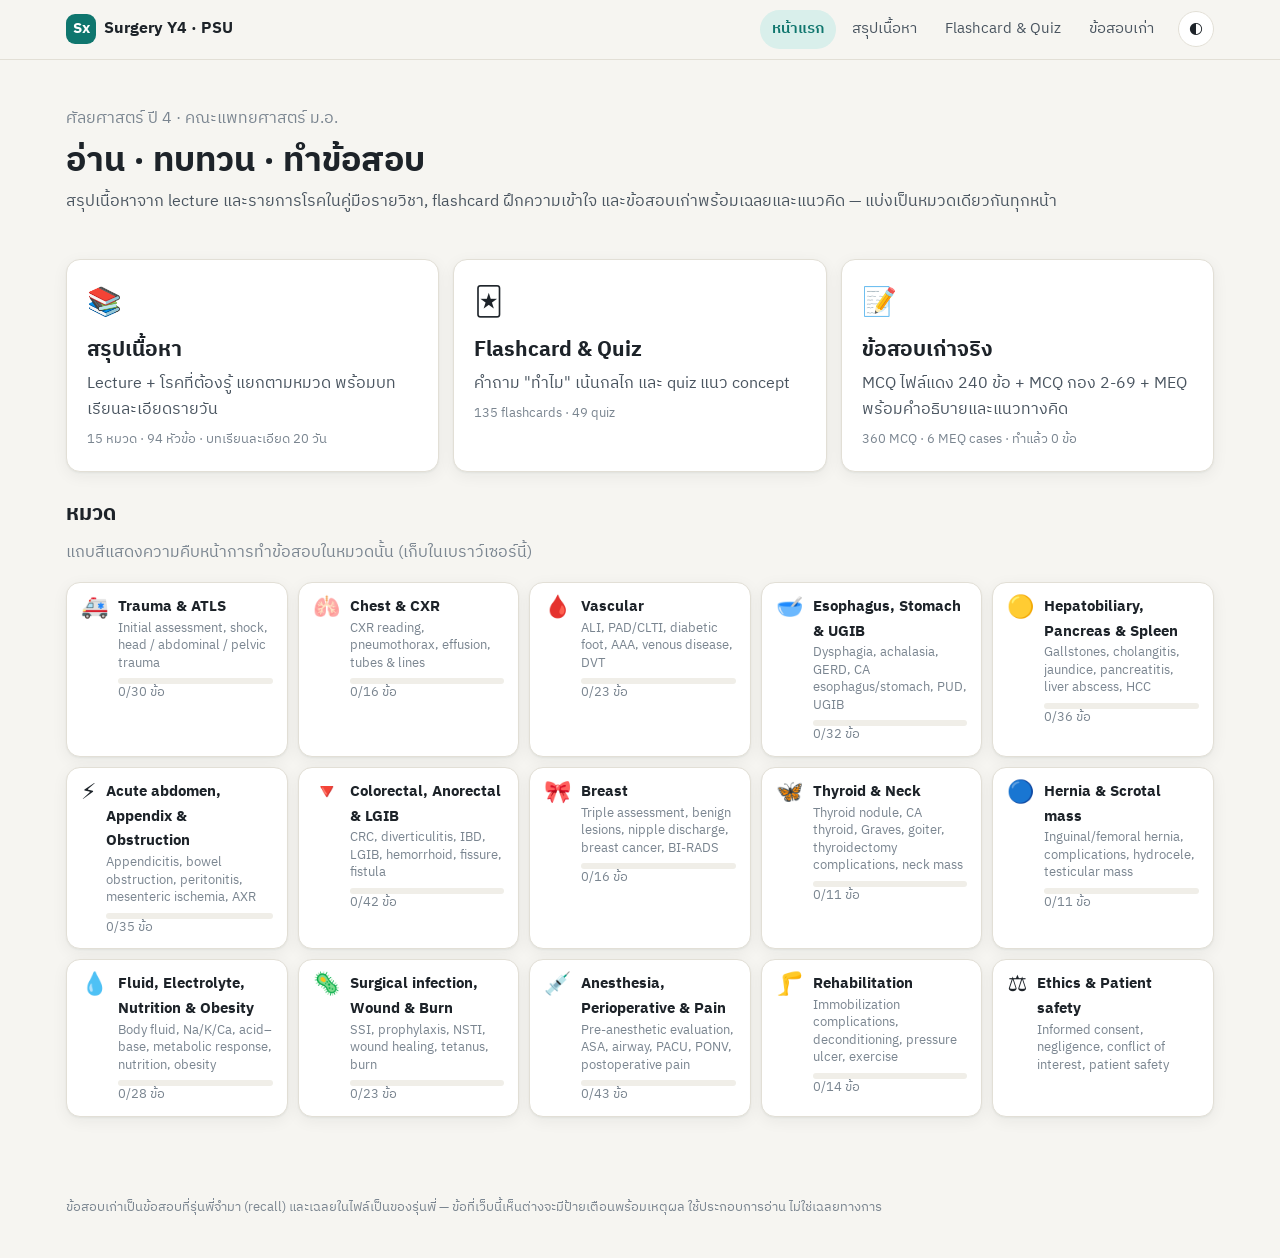
==== index.html @ a9b7d1b7 "Add files via upload" ====
<!doctype html>
<html lang="th">
<head>
<meta charset="utf-8">
<meta name="viewport" content="width=device-width,initial-scale=1">
<title>Surgery Y4</title>
<meta name="description" content="สรุปเนื้อหา flashcard และข้อสอบเก่าศัลยศาสตร์ ปี 4 มอ.">
<link rel="preconnect" href="https://fonts.googleapis.com"><link rel="preconnect" href="https://fonts.gstatic.com" crossorigin>
<link href="https://fonts.googleapis.com/css2?family=IBM+Plex+Sans+Thai:wght@400;500;600;700&display=swap" rel="stylesheet">
<link rel="stylesheet" href="assets/style.css">
</head>
<body>
<main class="wrap">
  <section class="hero">
    <p class="muted" style="margin:0">ศัลยศาสตร์ ปี 4 · คณะแพทยศาสตร์ ม.อ.</p>
    <h1>อ่าน · ทบทวน · ทำข้อสอบ</h1>
    <p class="lead">สรุปเนื้อหาจาก lecture และรายการโรคในคู่มือรายวิชา, flashcard ฝึกความเข้าใจ และข้อสอบเก่าพร้อมเฉลยและแนวคิด — แบ่งเป็นหมวดเดียวกันทุกหน้า</p>
  </section>

  <div class="grid3">
    <a class="card feature" href="summary.html"><span class="ic">📚</span><h2>สรุปเนื้อหา</h2><p>Lecture + โรคที่ต้องรู้ แยกตามหมวด พร้อมบทเรียนละเอียดรายวัน</p><span class="stat" id="st-sum"></span></a>
    <a class="card feature" href="flashcards.html"><span class="ic">🃏</span><h2>Flashcard &amp; Quiz</h2><p>คำถาม "ทำไม" เน้นกลไก และ quiz แนว concept</p><span class="stat" id="st-fc"></span></a>
    <a class="card feature" href="exam.html"><span class="ic">📝</span><h2>ข้อสอบเก่าจริง</h2><p>MCQ ไฟล์แดง 240 ข้อ + MCQ กอง 2-69 + MEQ พร้อมคำอธิบายและแนวทางคิด</p><span class="stat" id="st-ex"></span></a>
  </div>

  <h2 style="margin-top:28px">หมวด</h2>
  <p class="muted" style="margin-top:-6px">แถบสีแสดงความคืบหน้าการทำข้อสอบในหมวดนั้น (เก็บในเบราว์เซอร์นี้)</p>
  <div class="catgrid" id="cats"></div>
</main>
<footer>ข้อสอบเก่าเป็นข้อสอบที่รุ่นพี่จำมา (recall) และเฉลยในไฟล์เป็นของรุ่นพี่ — ข้อที่เว็บนี้เห็นต่างจะมีป้ายเตือนพร้อมเหตุผล ใช้ประกอบการอ่าน ไม่ใช่เฉลยทางการ</footer>
<script src="assets/common.js"></script>
<script src="data/cats.js"></script>
<script src="data/summary.js"></script>
<script src="data/flash.js"></script>
<script src="data/quiz.js"></script>
<script src="data/exam.js"></script>
<script src="data/meq.js"></script>
<script>
SY4.header('home');
const done = SY4.store.get('exam', {});
const topics = Object.values(SUMMARY).reduce((a, t) => a + t.length, 0);
document.getElementById('st-sum').textContent = `${CATS.length} หมวด · ${topics} หัวข้อ · บทเรียนละเอียด 20 วัน`;
document.getElementById('st-fc').textContent = `${FLASH.length} flashcards · ${QUIZ.length} quiz`;
document.getElementById('st-ex').textContent = `${EXAM.length} MCQ · ${MEQ.length} MEQ cases · ทำแล้ว ${Object.keys(done).length} ข้อ`;
document.getElementById('cats').innerHTML = CATS.map(c => {
  const qs = EXAM.filter(q => q.cat === c.id); const d = qs.filter(q => done[q.id]).length;
  const pct = qs.length ? Math.round(d / qs.length * 100) : 0;
  return `<a class="card catcard" href="summary.html?cat=${c.id}"><span class="ic">${c.icon}</span><span style="flex:1;min-width:0"><b>${SY4.esc(c.name)}</b><small>${SY4.esc(c.desc)}</small>` +
    (qs.length ? `<div class="bar"><i style="width:${pct}%"></i></div><small>${d}/${qs.length} ข้อ</small>` : '') + `</span></a>`;
}).join('');
</script>
</body>
</html>
---- assets/style.css ----
:root{
  --bg:#f6f5f1; --surface:#ffffff; --surface-2:#f0eee8; --ink:#1d2329; --ink-2:#4a5560; --ink-3:#7a8590;
  --line:#e2dfd6; --accent:#0f766e; --accent-ink:#ffffff; --accent-soft:#d9efeb; --warn:#b45309; --warn-soft:#fdf0dc;
  --ok:#15803d; --ok-soft:#dcf2e3; --bad:#b91c1c; --bad-soft:#fbe3e3; --info-soft:#e6eef8; --info:#1e4f8a;
  --radius:14px; --shadow:0 1px 2px rgba(20,30,40,.05),0 4px 16px rgba(20,30,40,.06);
  --font:"IBM Plex Sans Thai","Noto Sans Thai",system-ui,-apple-system,"Segoe UI",sans-serif;
}
@media (prefers-color-scheme:dark){
  :root:not([data-theme="light"]){
    --bg:#121619; --surface:#1a2025; --surface-2:#222a30; --ink:#e7ecef; --ink-2:#b4bfc7; --ink-3:#86939d;
    --line:#2d363d; --accent:#2dd4bf; --accent-ink:#06201d; --accent-soft:#16332f; --warn:#f59e0b; --warn-soft:#3a2a12;
    --ok:#4ade80; --ok-soft:#163222; --bad:#f87171; --bad-soft:#3a1c1c; --info-soft:#1b2a3c; --info:#93c5fd;
    --shadow:0 1px 2px rgba(0,0,0,.3),0 4px 16px rgba(0,0,0,.25);
  }
}
:root[data-theme="dark"]{
  --bg:#121619; --surface:#1a2025; --surface-2:#222a30; --ink:#e7ecef; --ink-2:#b4bfc7; --ink-3:#86939d;
  --line:#2d363d; --accent:#2dd4bf; --accent-ink:#06201d; --accent-soft:#16332f; --warn:#f59e0b; --warn-soft:#3a2a12;
  --ok:#4ade80; --ok-soft:#163222; --bad:#f87171; --bad-soft:#3a1c1c; --info-soft:#1b2a3c; --info:#93c5fd;
  --shadow:0 1px 2px rgba(0,0,0,.3),0 4px 16px rgba(0,0,0,.25);
}
*{box-sizing:border-box}
html{-webkit-text-size-adjust:100%}
body{margin:0;background:var(--bg);color:var(--ink);font-family:var(--font);font-size:16px;line-height:1.65}
a{color:var(--accent)}
button{font:inherit;color:inherit}
img{max-width:100%}

/* top bar */
.topbar{position:sticky;top:0;z-index:20;background:color-mix(in srgb,var(--bg) 88%,transparent);backdrop-filter:blur(10px);border-bottom:1px solid var(--line)}
.topbar-in{max-width:1180px;margin:0 auto;display:flex;align-items:center;gap:12px;padding:10px 16px}
.brand{display:flex;align-items:center;gap:8px;font-weight:700;text-decoration:none;color:var(--ink);white-space:nowrap}
.brand .logo{width:30px;height:30px;border-radius:9px;background:var(--accent);color:var(--accent-ink);display:grid;place-items:center;font-size:15px}
.nav{display:flex;gap:4px;margin-left:auto;overflow-x:auto;scrollbar-width:none}
.nav::-webkit-scrollbar{display:none}
.nav a{padding:7px 12px;border-radius:999px;text-decoration:none;color:var(--ink-2);font-size:15px;white-space:nowrap}
.nav a:hover{background:var(--surface-2)}
.nav a.on{background:var(--accent-soft);color:var(--accent);font-weight:600}
.theme-btn{border:1px solid var(--line);background:var(--surface);border-radius:999px;width:36px;height:36px;cursor:pointer;flex:none}

.wrap{max-width:1180px;margin:0 auto;padding:20px 16px 60px}
h1{font-size:clamp(24px,4vw,34px);line-height:1.25;margin:8px 0 6px}
h2{font-size:21px;line-height:1.35}
h3{font-size:18px}
.lead{color:var(--ink-2);margin:0 0 18px}
.muted{color:var(--ink-3)}
.card{background:var(--surface);border:1px solid var(--line);border-radius:var(--radius);box-shadow:var(--shadow)}
.pill{display:inline-flex;align-items:center;gap:6px;padding:5px 12px;border-radius:999px;border:1px solid var(--line);background:var(--surface);cursor:pointer;font-size:14px;color:var(--ink-2);white-space:nowrap}
.pill.on{background:var(--accent);border-color:var(--accent);color:var(--accent-ink);font-weight:600}
.pill .n{font-size:12px;opacity:.75}
.chips{display:flex;flex-wrap:wrap;gap:6px}
.btn{display:inline-flex;align-items:center;justify-content:center;gap:6px;padding:9px 16px;border-radius:10px;border:1px solid var(--line);background:var(--surface);cursor:pointer;font-weight:600;text-decoration:none;color:var(--ink)}
.btn:hover{background:var(--surface-2)}
.btn.primary{background:var(--accent);border-color:var(--accent);color:var(--accent-ink)}
.btn.primary:hover{filter:brightness(1.05)}
.btn:disabled{opacity:.45;cursor:default}
select,input[type=search]{font:inherit;padding:8px 12px;border-radius:10px;border:1px solid var(--line);background:var(--surface);color:var(--ink);max-width:100%}
.tbl{overflow-x:auto;margin:10px 0}
table{border-collapse:collapse;width:100%;font-size:14.5px}
th,td{border:1px solid var(--line);padding:7px 9px;text-align:left;vertical-align:top}
th{background:var(--surface-2)}
.note{background:var(--info-soft);color:var(--info);padding:8px 12px;border-radius:10px;font-size:14px}
.hidden{display:none!important}

/* home */
.hero{padding:26px 0 8px}
.grid3{display:grid;grid-template-columns:repeat(auto-fit,minmax(260px,1fr));gap:14px;margin:18px 0}
.feature{padding:20px;text-decoration:none;color:var(--ink);display:flex;flex-direction:column;gap:6px;transition:transform .15s}
.feature:hover{transform:translateY(-2px)}
.feature .ic{font-size:28px}
.feature h2{margin:4px 0 0}
.feature p{margin:0;color:var(--ink-2)}
.stat{font-size:13px;color:var(--ink-3)}
.catgrid{display:grid;grid-template-columns:repeat(auto-fill,minmax(210px,1fr));gap:10px}
.catcard{padding:12px 14px;display:flex;gap:10px;align-items:flex-start;text-decoration:none;color:var(--ink)}
.catcard .ic{font-size:22px;line-height:1.2}
.catcard b{display:block;font-size:15px}
.catcard small{color:var(--ink-3);font-size:12.5px;line-height:1.4;display:block}
.bar{height:6px;border-radius:99px;background:var(--surface-2);overflow:hidden;margin-top:6px}
.bar i{display:block;height:100%;background:var(--accent)}

/* summary layout */
.layout{display:grid;grid-template-columns:250px 1fr;gap:20px;align-items:start}
.side{position:sticky;top:70px;max-height:calc(100vh - 90px);overflow:auto;padding:8px}
.side a{display:flex;gap:8px;align-items:center;padding:7px 10px;border-radius:9px;text-decoration:none;color:var(--ink-2);font-size:14.5px}
.side a:hover{background:var(--surface-2)}
.side a.on{background:var(--accent-soft);color:var(--accent);font-weight:600}
.catsel{display:none}
.sec{padding:18px 20px;margin-bottom:12px}
.sec-head{display:flex;flex-wrap:wrap;gap:8px;align-items:center;justify-content:space-between}
details.topic{border-top:1px solid var(--line)}
details.topic:first-of-type{border-top:0}
details.topic>summary{cursor:pointer;padding:12px 2px;font-weight:600;list-style:none;display:flex;gap:8px;align-items:center}
details.topic>summary::-webkit-details-marker{display:none}
details.topic>summary::before{content:"›";display:inline-block;transition:transform .15s;color:var(--ink-3);font-size:20px;line-height:1}
details.topic[open]>summary::before{transform:rotate(90deg)}
.topic-body{padding:0 4px 14px 22px}
.topic-body ul,.topic-body ol{padding-left:20px;margin:6px 0}
.topic-body li{margin:3px 0}
.lesson{padding:0}
.lesson>summary{padding:12px 16px}
.lesson .topic-body{padding:0 18px 18px}
.lesson-body h2{font-size:19px;margin:20px 0 6px}
.lesson-body h3{font-size:17px;margin:16px 0 4px}
.lesson-body h4{font-size:16px}
.lesson-body blockquote{border-left:3px solid var(--accent);margin:8px 0;padding:4px 12px;color:var(--ink-2)}
mark{background:#fde68a;color:#111;border-radius:3px}

/* flash */
.tabs{display:flex;gap:6px;margin:6px 0 14px}
.flash-wrap{max-width:720px;margin:0 auto}
.flash{perspective:1400px;cursor:pointer;margin:10px 0}
.flash-in{position:relative;min-height:260px;transition:transform .45s;transform-style:preserve-3d}
.flash.flip .flash-in{transform:rotateY(180deg)}
.face{position:absolute;inset:0;backface-visibility:hidden;-webkit-backface-visibility:hidden;padding:26px;display:flex;flex-direction:column;justify-content:center;gap:8px;border-radius:var(--radius);border:1px solid var(--line);background:var(--surface);box-shadow:var(--shadow);overflow:auto}
.face.back{transform:rotateY(180deg);background:var(--accent-soft)}
.face .lbl{font-size:12px;letter-spacing:.06em;text-transform:uppercase;color:var(--ink-3);font-weight:600}
.face .txt{font-size:19px;line-height:1.6}
.face.back .txt{font-size:17px}
.row{display:flex;flex-wrap:wrap;gap:8px;align-items:center}
.row.between{justify-content:space-between}
.progress{font-size:14px;color:var(--ink-3)}

/* quiz + exam */
.qcard{padding:20px;margin:10px 0}
.qmeta{display:flex;flex-wrap:wrap;gap:6px;align-items:center;margin-bottom:8px}
.tag{font-size:12.5px;padding:2px 9px;border-radius:999px;background:var(--surface-2);color:var(--ink-2)}
.tag.src{background:var(--accent-soft);color:var(--accent);font-weight:600}
.stem{white-space:pre-line;font-size:16.5px;margin:4px 0 12px}
.qimgs{display:flex;flex-wrap:wrap;gap:10px;margin:6px 0 12px}
.qimgs img{max-height:340px;border-radius:10px;border:1px solid var(--line);background:#fff;cursor:zoom-in}
.opts{display:flex;flex-direction:column;gap:8px}
.opt{display:flex;gap:10px;align-items:flex-start;text-align:left;padding:11px 14px;border-radius:11px;border:1px solid var(--line);background:var(--surface);cursor:pointer;width:100%}
.opt:hover:not(:disabled){border-color:var(--accent)}
.opt .k{flex:none;width:26px;height:26px;border-radius:50%;display:grid;place-items:center;background:var(--surface-2);font-weight:700;font-size:14px}
.opt.correct{background:var(--ok-soft);border-color:var(--ok)}
.opt.correct .k{background:var(--ok);color:#fff}
.opt.wrong{background:var(--bad-soft);border-color:var(--bad)}
.opt.wrong .k{background:var(--bad);color:#fff}
.opt.filekey{outline:2px dashed var(--warn);outline-offset:2px}
.opt:disabled{cursor:default}
.explain{margin-top:14px;padding:14px 16px;border-radius:12px;background:var(--surface-2)}
.explain h4{margin:0 0 4px;font-size:15px}
.explain p{margin:0 0 10px}
.explain p:last-child{margin-bottom:0}
.verdict{font-weight:700;margin-bottom:6px}
.verdict.ok{color:var(--ok)} .verdict.bad{color:var(--bad)}
.keynote{background:var(--warn-soft);color:var(--warn);border-radius:10px;padding:8px 12px;font-size:14px;margin:0 0 10px}
.think{border-left:3px solid var(--accent);padding-left:10px}
.scorebar{display:flex;flex-wrap:wrap;gap:10px;align-items:center;padding:12px 16px;margin:8px 0}
.scorebar b{font-size:20px}
.filters{padding:14px 16px;display:flex;flex-direction:column;gap:10px}
.filters .row label{font-size:14px;color:var(--ink-2)}
.jump{display:flex;flex-wrap:wrap;gap:4px;margin-top:6px}
.jump button{width:34px;height:30px;border-radius:7px;border:1px solid var(--line);background:var(--surface);font-size:12.5px;cursor:pointer}
.jump button.cur{outline:2px solid var(--accent)}
.jump button.c{background:var(--ok-soft);border-color:var(--ok)}
.jump button.w{background:var(--bad-soft);border-color:var(--bad)}

/* MEQ */
.meq-step{padding:16px 18px;margin:10px 0}
.meq-info{background:var(--surface-2);border-radius:10px;padding:10px 14px;margin-bottom:10px}
.meq-info p{margin:2px 0}
.meq-q{margin:12px 0 6px;font-weight:600}
.meq-a{white-space:pre-line;background:var(--ok-soft);border-radius:10px;padding:12px 14px;margin-top:8px}
textarea{width:100%;min-height:90px;font:inherit;padding:10px 12px;border-radius:10px;border:1px solid var(--line);background:var(--surface);color:var(--ink)}

.lightbox{position:fixed;inset:0;background:rgba(0,0,0,.82);display:grid;place-items:center;z-index:50;padding:16px;cursor:zoom-out}
.lightbox img{max-height:92vh;max-width:96vw;border-radius:8px;background:#fff}
footer{max-width:1180px;margin:0 auto;padding:20px 16px 40px;color:var(--ink-3);font-size:13px}

@media (max-width:860px){
  .layout{grid-template-columns:1fr}
  .side{display:none}
  .catsel{display:block;width:100%;margin-bottom:12px}
  .brand span.full{display:none}
}
@media (max-width:520px){
  body{font-size:15.5px}
  .sec{padding:14px}
  .qcard{padding:16px}
  .face{padding:20px}
  .face .txt{font-size:17px}
  .topic-body{padding-left:8px}
}
@media (max-width:620px){
  .filters .chips,#meqList,#cats.chips{flex-wrap:nowrap;overflow-x:auto;padding-bottom:4px;scrollbar-width:thin}
}
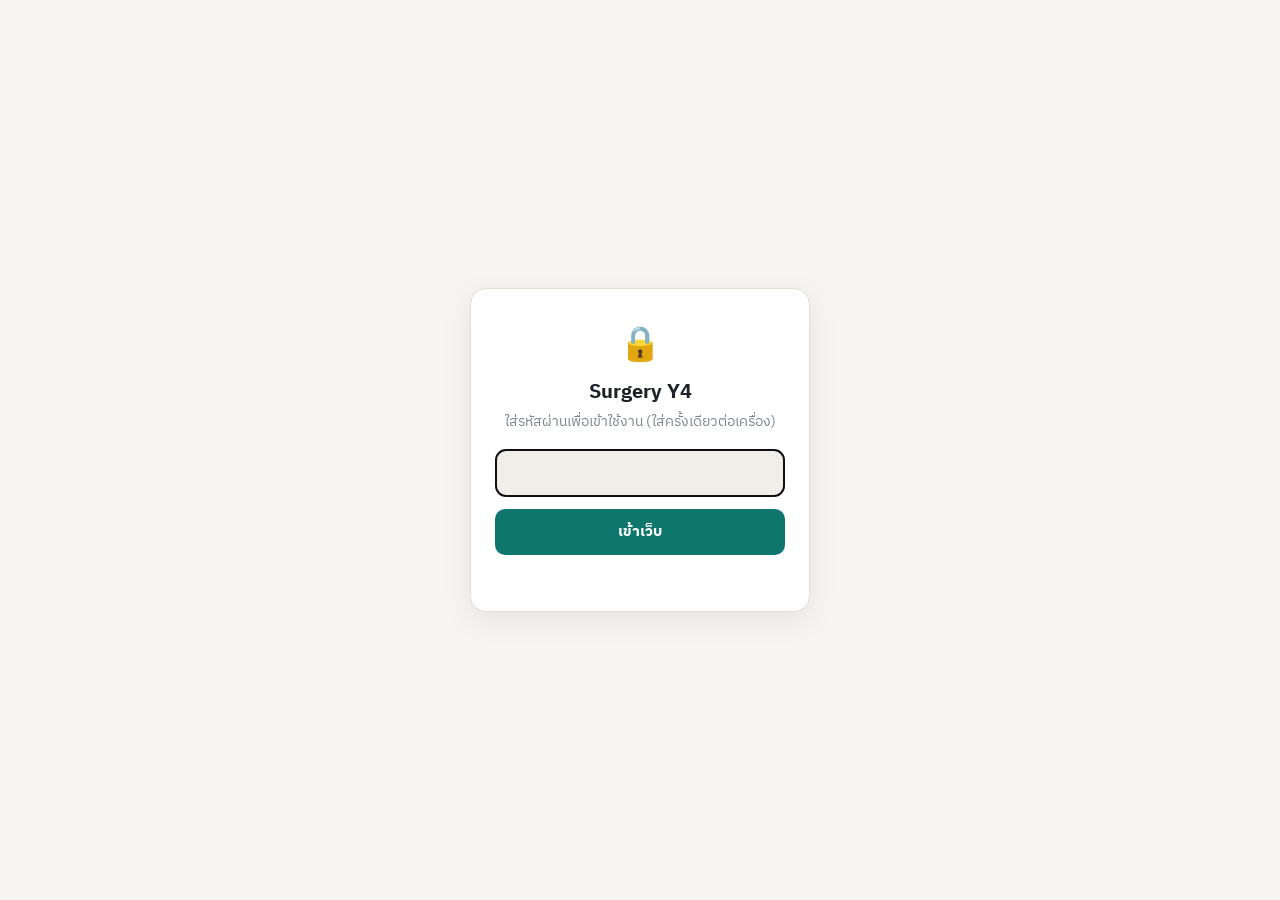
==== commit 751c6f64: "Full summaries with exam-frequency markers, topic exam links, BI-RADS F/U, and PIN gate Co-Authored-" ====
--- a/index.html
+++ b/index.html
@@ -8,6 +8,7 @@
 <link rel="preconnect" href="https://fonts.googleapis.com"><link rel="preconnect" href="https://fonts.gstatic.com" crossorigin>
 <link href="https://fonts.googleapis.com/css2?family=IBM+Plex+Sans+Thai:wght@400;500;600;700&display=swap" rel="stylesheet">
 <link rel="stylesheet" href="assets/style.css">
+<script src="assets/gate.js"></script>
 </head>
 <body>
 <main class="wrap">
--- a/assets/style.css
+++ b/assets/style.css
@@ -186,3 +186,24 @@
 @media (max-width:620px){
   .filters .chips,#meqList,#cats.chips{flex-wrap:nowrap;overflow-x:auto;padding-bottom:4px;scrollbar-width:thin}
 }
+
+/* ---- v2: frequency markers ---- */
+mark.trap{background:#fef08a;color:#1c1917;padding:0 3px;border-radius:3px;box-decoration-break:clone;-webkit-box-decoration-break:clone}
+.hy{display:inline-flex;align-items:center;gap:4px;font-size:12px;font-weight:600;padding:2px 9px;border-radius:999px;white-space:nowrap;margin-left:auto;flex-shrink:0}
+.hy.hot{background:#fee2e2;color:#b91c1c}
+.hy.warm{background:var(--warn-soft);color:var(--warn)}
+.hy.low{background:var(--surface-2);color:var(--ink-3)}
+@media (prefers-color-scheme:dark){:root:not([data-theme="light"]) .hy.hot{background:#3b1414;color:#fca5a5}}
+:root[data-theme="dark"] .hy.hot{background:#3b1414;color:#fca5a5}
+details.topic>summary .tt{flex:1;min-width:0}
+.legend{display:flex;flex-wrap:wrap;gap:8px 16px;align-items:center;font-size:13.5px;color:var(--ink-2);background:var(--surface);border:1px solid var(--line);border-radius:12px;padding:10px 14px;margin:0 0 14px}
+.legend b{color:var(--ink)}
+.topic-tools{display:flex;flex-wrap:wrap;gap:8px;align-items:center;margin:4px 0 10px;font-size:13px;color:var(--ink-3)}
+.btn.sm{padding:5px 11px;font-size:13px}
+.toolbar{display:flex;flex-wrap:wrap;gap:8px;align-items:center;margin:8px 0 2px}
+.toolbar label{display:inline-flex;gap:6px;align-items:center;font-size:14px;color:var(--ink-2);cursor:pointer}
+.topicbar{background:var(--accent-soft);color:var(--ink);border-radius:12px;padding:10px 14px;margin:0 0 12px;display:flex;gap:10px;flex-wrap:wrap;align-items:center}
+.layout>section,.layout>*{min-width:0}
+.sec-head h2{overflow-wrap:anywhere}
+.topic-body{overflow-wrap:anywhere}
+.topic-body td,.topic-body th{overflow-wrap:normal;word-break:normal}
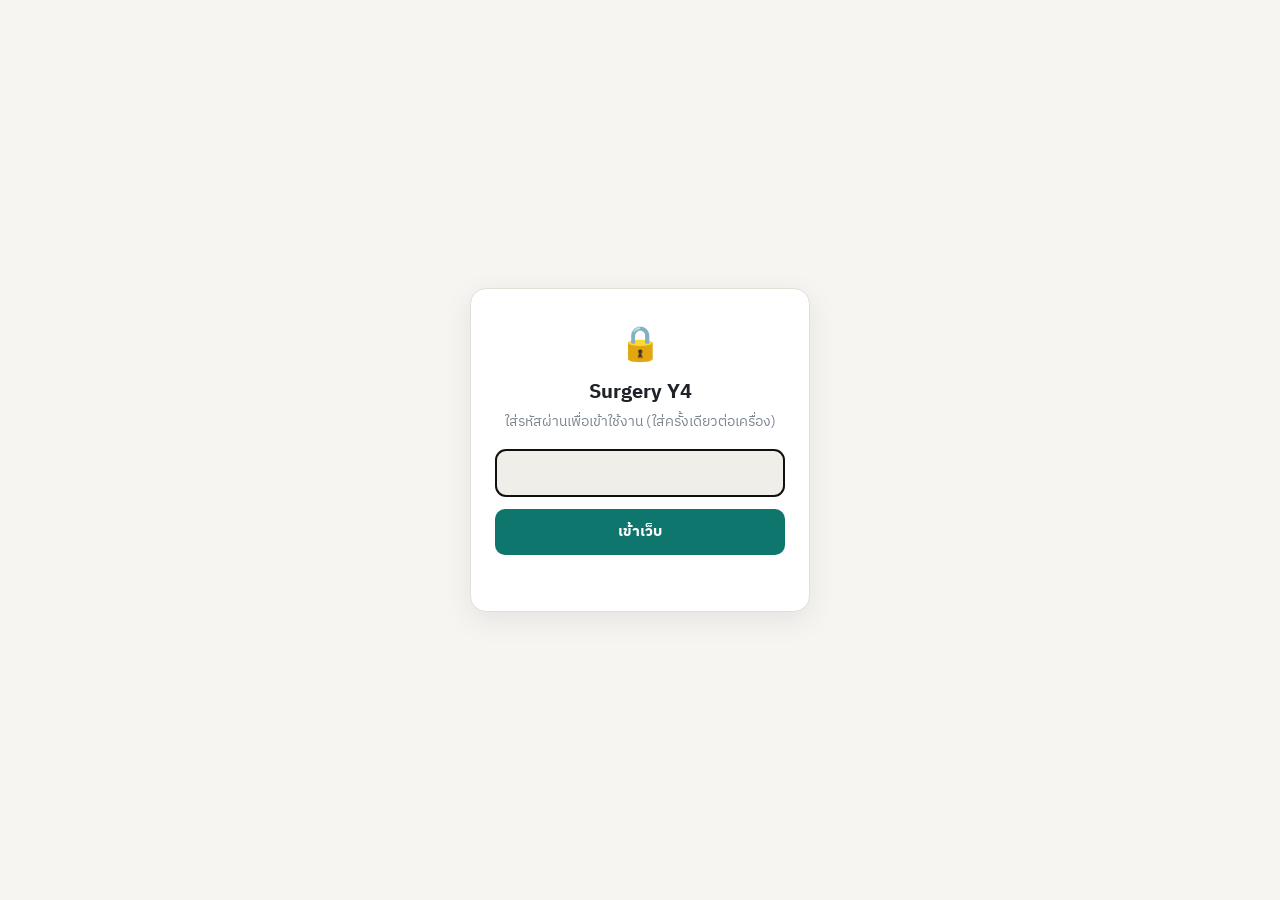
==== commit 5f08ffe7: "Rename exam page to ข้อสอบเก่า and update its description Co-Authored-By: Claude Opus 5.5 <noreply@a" ====
--- a/index.html
+++ b/index.html
@@ -20,8 +20,9 @@
 
   <div class="grid3">
     <a class="card feature" href="summary.html"><span class="ic">📚</span><h2>สรุปเนื้อหา</h2><p>Lecture + โรคที่ต้องรู้ แยกตามหมวด พร้อมบทเรียนละเอียดรายวัน</p><span class="stat" id="st-sum"></span></a>
+    <a class="card feature" href="flows.html"><span class="ic">🧭</span><h2>ผังตัดสินใจ</h2><p>Clinical flowchart แบบคลิกได้ ทีละขั้นจากอาการถึงการรักษา พร้อม red flag และจุดหลอก</p><span class="stat" id="st-fl"></span></a>
     <a class="card feature" href="flashcards.html"><span class="ic">🃏</span><h2>Flashcard &amp; Quiz</h2><p>คำถาม "ทำไม" เน้นกลไก และ quiz แนว concept</p><span class="stat" id="st-fc"></span></a>
-    <a class="card feature" href="exam.html"><span class="ic">📝</span><h2>ข้อสอบเก่าจริง</h2><p>MCQ ไฟล์แดง 240 ข้อ + MCQ กอง 2-69 + MEQ พร้อมคำอธิบายและแนวทางคิด</p><span class="stat" id="st-ex"></span></a>
+    <a class="card feature" href="exam.html"><span class="ic">📝</span><h2>ข้อสอบเก่า</h2><p>รวมข้อสอบ MCQ MEQ KF พร้อมคำอธิบายและแนวทางการคิด</p><span class="stat" id="st-ex"></span></a>
   </div>
 
   <h2 style="margin-top:28px">หมวด</h2>
@@ -34,6 +35,7 @@
 <script src="data/summary.js"></script>
 <script src="data/flash.js"></script>
 <script src="data/quiz.js"></script>
+<script src="data/flows.js"></script>
 <script src="data/exam.js"></script>
 <script src="data/meq.js"></script>
 <script>
@@ -41,6 +43,7 @@
 const done = SY4.store.get('exam', {});
 const topics = Object.values(SUMMARY).reduce((a, t) => a + t.length, 0);
 document.getElementById('st-sum').textContent = `${CATS.length} หมวด · ${topics} หัวข้อ · บทเรียนละเอียด 20 วัน`;
+document.getElementById('st-fl').textContent = `${FLOWS.length} ผัง · ${FLOWS.reduce((a, f) => a + f.steps.reduce((b, s) => b + s.nodes.length, 0), 0)} กล่อง`;
 document.getElementById('st-fc').textContent = `${FLASH.length} flashcards · ${QUIZ.length} quiz`;
 document.getElementById('st-ex').textContent = `${EXAM.length} MCQ · ${MEQ.length} MEQ cases · ทำแล้ว ${Object.keys(done).length} ข้อ`;
 document.getElementById('cats').innerHTML = CATS.map(c => {
--- a/assets/style.css
+++ b/assets/style.css
@@ -64,7 +64,7 @@
 
 /* home */
 .hero{padding:26px 0 8px}
-.grid3{display:grid;grid-template-columns:repeat(auto-fit,minmax(260px,1fr));gap:14px;margin:18px 0}
+.grid3{display:grid;grid-template-columns:repeat(auto-fit,minmax(220px,1fr));gap:14px;margin:18px 0}
 .feature{padding:20px;text-decoration:none;color:var(--ink);display:flex;flex-direction:column;gap:6px;transition:transform .15s}
 .feature:hover{transform:translateY(-2px)}
 .feature .ic{font-size:28px}
@@ -207,3 +207,54 @@
 .sec-head h2{overflow-wrap:anywhere}
 .topic-body{overflow-wrap:anywhere}
 .topic-body td,.topic-body th{overflow-wrap:normal;word-break:normal}
+
+/* ---- callouts ---- */
+.co{border-radius:10px;padding:8px 12px;margin:8px 0;font-size:14.5px;line-height:1.6;border:1px solid transparent}
+.co-h{font-weight:700;margin-right:4px;white-space:nowrap}
+.co-red{background:var(--bad-soft);border-color:color-mix(in srgb,var(--bad) 30%,transparent)}
+.co-red .co-h{color:var(--bad)}
+.co-pit{background:var(--warn-soft);border-color:color-mix(in srgb,var(--warn) 30%,transparent)}
+.co-pit .co-h{color:var(--warn)}
+.co-pearl{background:var(--info-soft);border-color:color-mix(in srgb,var(--info) 30%,transparent)}
+.co-pearl .co-h{color:var(--info)}
+
+/* ---- flowcharts ---- */
+.flowwrap{border:1px solid var(--line);border-radius:12px;background:var(--surface-2);margin:4px 0 14px}
+.flowwrap>summary{cursor:pointer;list-style:none;padding:10px 14px;font-weight:700;display:flex;gap:8px;align-items:center}
+.flowwrap>summary::-webkit-details-marker{display:none}
+.flowwrap>summary small{font-weight:400;color:var(--ink-3)}
+.flowwrap>.flow{padding:0 12px 12px}
+.flow-intro{margin:0 0 10px;color:var(--ink-2);font-size:14.5px}
+.flow-grid{display:grid;grid-template-columns:minmax(0,1fr) minmax(260px,340px);gap:14px;align-items:start}
+.flow.narrow .flow-grid{grid-template-columns:minmax(0,1fr)}
+.fstep{background:var(--surface);border:1px solid var(--line);border-radius:12px;padding:10px}
+.fstep-h{display:flex;gap:8px;align-items:baseline;flex-wrap:wrap;font-weight:600;font-size:14.5px;margin-bottom:8px}
+.fstep-n{font-size:11.5px;font-weight:700;letter-spacing:.04em;background:var(--ink);color:var(--surface);padding:2px 7px;border-radius:6px}
+.fnodes{display:grid;grid-template-columns:repeat(auto-fit,minmax(170px,1fr));gap:8px}
+.fnode{all:unset;box-sizing:border-box;cursor:pointer;display:flex;flex-direction:column;gap:3px;padding:9px 11px;border-radius:10px;border:1.5px solid var(--line);border-left-width:5px;background:var(--surface);color:var(--ink);font-size:14px;line-height:1.35;transition:box-shadow .15s,transform .15s}
+.fnode small{color:var(--ink-3);font-size:12.5px}
+.fnode:hover{box-shadow:var(--shadow)}
+.fnode:focus-visible{outline:2px solid var(--accent);outline-offset:2px}
+.fnode.on{box-shadow:0 0 0 2px var(--accent);transform:translateY(-1px)}
+.fnode.t-ok{border-left-color:var(--ok)}
+.fnode.t-warn{border-left-color:var(--warn)}
+.fnode.t-hot{border-left-color:var(--accent)}
+.fnode.t-danger{border-left-color:var(--bad)}
+.farrow{text-align:center;color:var(--ink-3);font-size:18px;line-height:1;margin:4px 0}
+.fpanel{position:sticky;top:76px;background:var(--surface);border:1px solid var(--line);border-top:5px solid var(--line);border-radius:12px;padding:12px 14px;max-height:calc(100vh - 96px);overflow:auto;font-size:14.5px}
+.flow.narrow .fpanel{position:static;max-height:none;margin-top:10px}
+.fpanel.t-ok{border-top-color:var(--ok)} .fpanel.t-warn{border-top-color:var(--warn)} .fpanel.t-hot{border-top-color:var(--accent)} .fpanel.t-danger{border-top-color:var(--bad)}
+.fpanel-step{font-size:12px;color:var(--ink-3);font-weight:600}
+.fpanel h4{margin:2px 0 2px;font-size:16.5px}
+.fpanel-h p{margin:0 0 6px;font-size:13px}
+.fpanel-b ul{padding-left:18px;margin:6px 0}
+.fpanel-b li{margin:4px 0}
+.flowchips{display:flex;flex-wrap:wrap;gap:6px;margin:8px 0 2px;align-items:center;font-size:13.5px}
+.flowchips a{background:var(--accent-soft);color:var(--ink);padding:3px 10px;border-radius:999px;text-decoration:none;font-size:13px}
+.flowchips a:hover{text-decoration:underline}
+
+/* ---- high-yield mode ---- */
+.hy-hide{display:none!important}
+.hymode-note{font-size:13px;color:var(--ink-3);margin:2px 0 8px}
+details.topic{scroll-margin-top:72px}
+@media (max-width:600px){.nav a{padding:6px 9px;font-size:14px}}
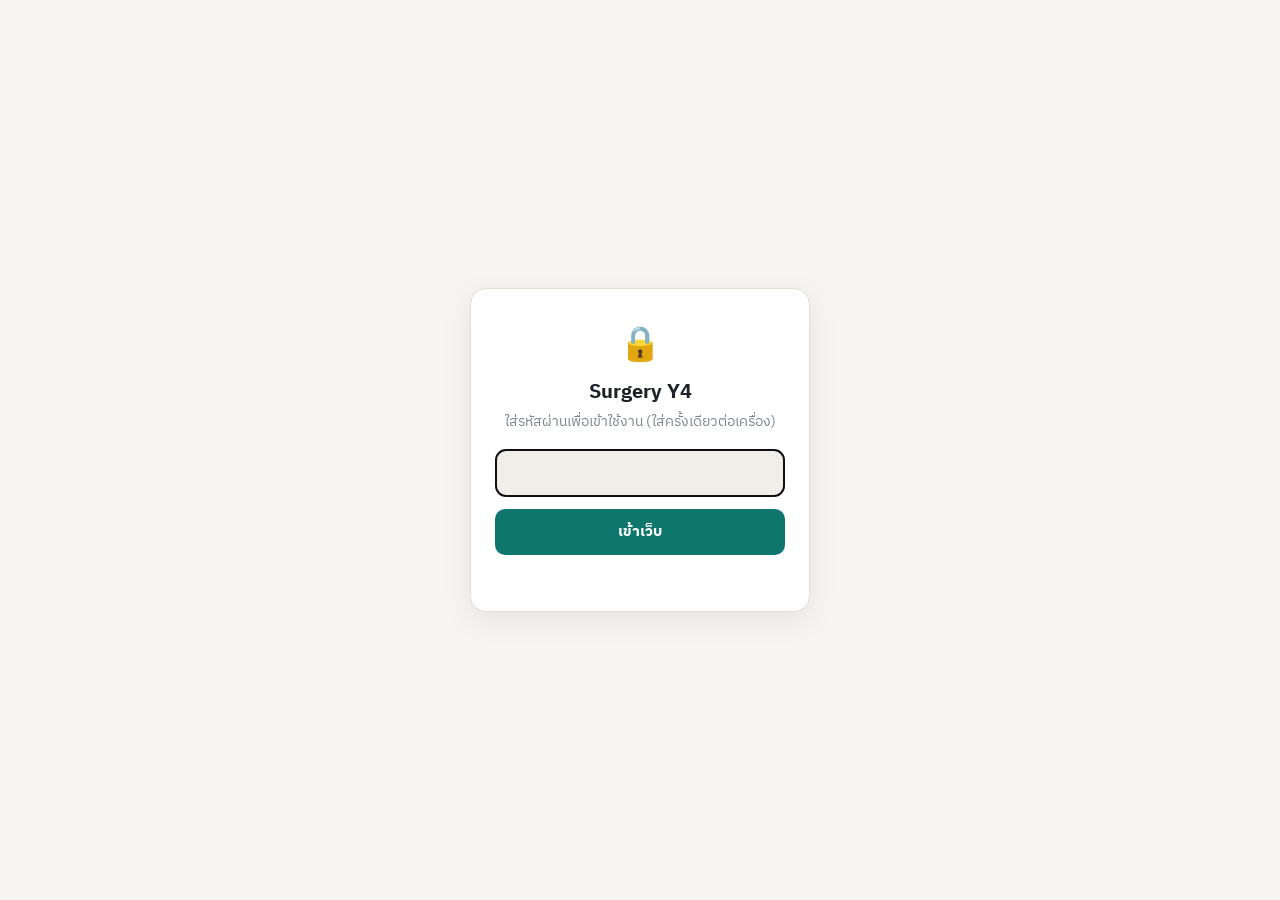
==== commit ed1a3af6: "Remove KF from exam card description Co-Authored-By: Claude Opus 5.5 <noreply@anthropic.com> Claude-" ====
--- a/index.html
+++ b/index.html
@@ -22,7 +22,7 @@
     <a class="card feature" href="summary.html"><span class="ic">📚</span><h2>สรุปเนื้อหา</h2><p>Lecture + โรคที่ต้องรู้ แยกตามหมวด พร้อมบทเรียนละเอียดรายวัน</p><span class="stat" id="st-sum"></span></a>
     <a class="card feature" href="flows.html"><span class="ic">🧭</span><h2>ผังตัดสินใจ</h2><p>Clinical flowchart แบบคลิกได้ ทีละขั้นจากอาการถึงการรักษา พร้อม red flag และจุดหลอก</p><span class="stat" id="st-fl"></span></a>
     <a class="card feature" href="flashcards.html"><span class="ic">🃏</span><h2>Flashcard &amp; Quiz</h2><p>คำถาม "ทำไม" เน้นกลไก และ quiz แนว concept</p><span class="stat" id="st-fc"></span></a>
-    <a class="card feature" href="exam.html"><span class="ic">📝</span><h2>ข้อสอบเก่า</h2><p>รวมข้อสอบ MCQ MEQ KF พร้อมคำอธิบายและแนวทางการคิด</p><span class="stat" id="st-ex"></span></a>
+    <a class="card feature" href="exam.html"><span class="ic">📝</span><h2>ข้อสอบเก่า</h2><p>รวมข้อสอบ MCQ MEQ พร้อมคำอธิบายและแนวทางการคิด</p><span class="stat" id="st-ex"></span></a>
   </div>
 
   <h2 style="margin-top:28px">หมวด</h2>
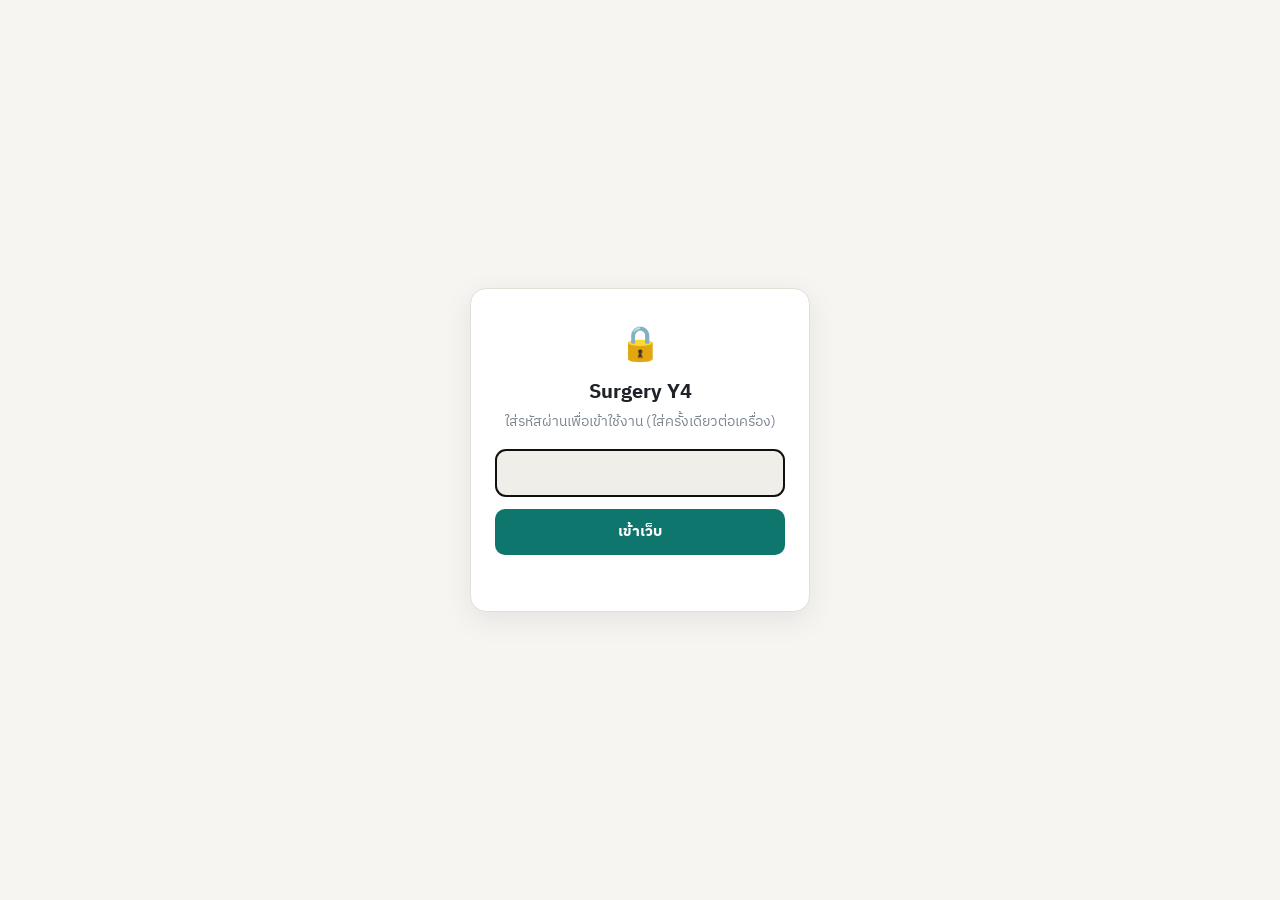
==== commit 893388a8: "Add CRT Gen B pages: Abdominal mass and Acute abdomen Two separate pages built from the CRT prep doc" ====
--- a/index.html
+++ b/index.html
@@ -23,6 +23,7 @@
     <a class="card feature" href="flows.html"><span class="ic">🧭</span><h2>ผังตัดสินใจ</h2><p>Clinical flowchart แบบคลิกได้ ทีละขั้นจากอาการถึงการรักษา พร้อม red flag และจุดหลอก</p><span class="stat" id="st-fl"></span></a>
     <a class="card feature" href="flashcards.html"><span class="ic">🃏</span><h2>Flashcard &amp; Quiz</h2><p>คำถาม "ทำไม" เน้นกลไก และ quiz แนว concept</p><span class="stat" id="st-fc"></span></a>
     <a class="card feature" href="exam.html"><span class="ic">📝</span><h2>ข้อสอบเก่า</h2><p>รวมข้อสอบ MCQ MEQ พร้อมคำอธิบายและแนวทางการคิด</p><span class="stat" id="st-ex"></span></a>
+    <a class="card feature" href="crt-abdominal-mass.html"><span class="ic">🩺</span><h2>CRT Gen B</h2><p>เคส CRT จากชีทจริง ไล่ทีละตอน พร้อมคำตอบ การบ้าน และผังตัดสินใจ</p><span class="stat">Abdominal mass · Acute abdomen</span></a>
   </div>
 
   <h2 style="margin-top:28px">หมวด</h2>
